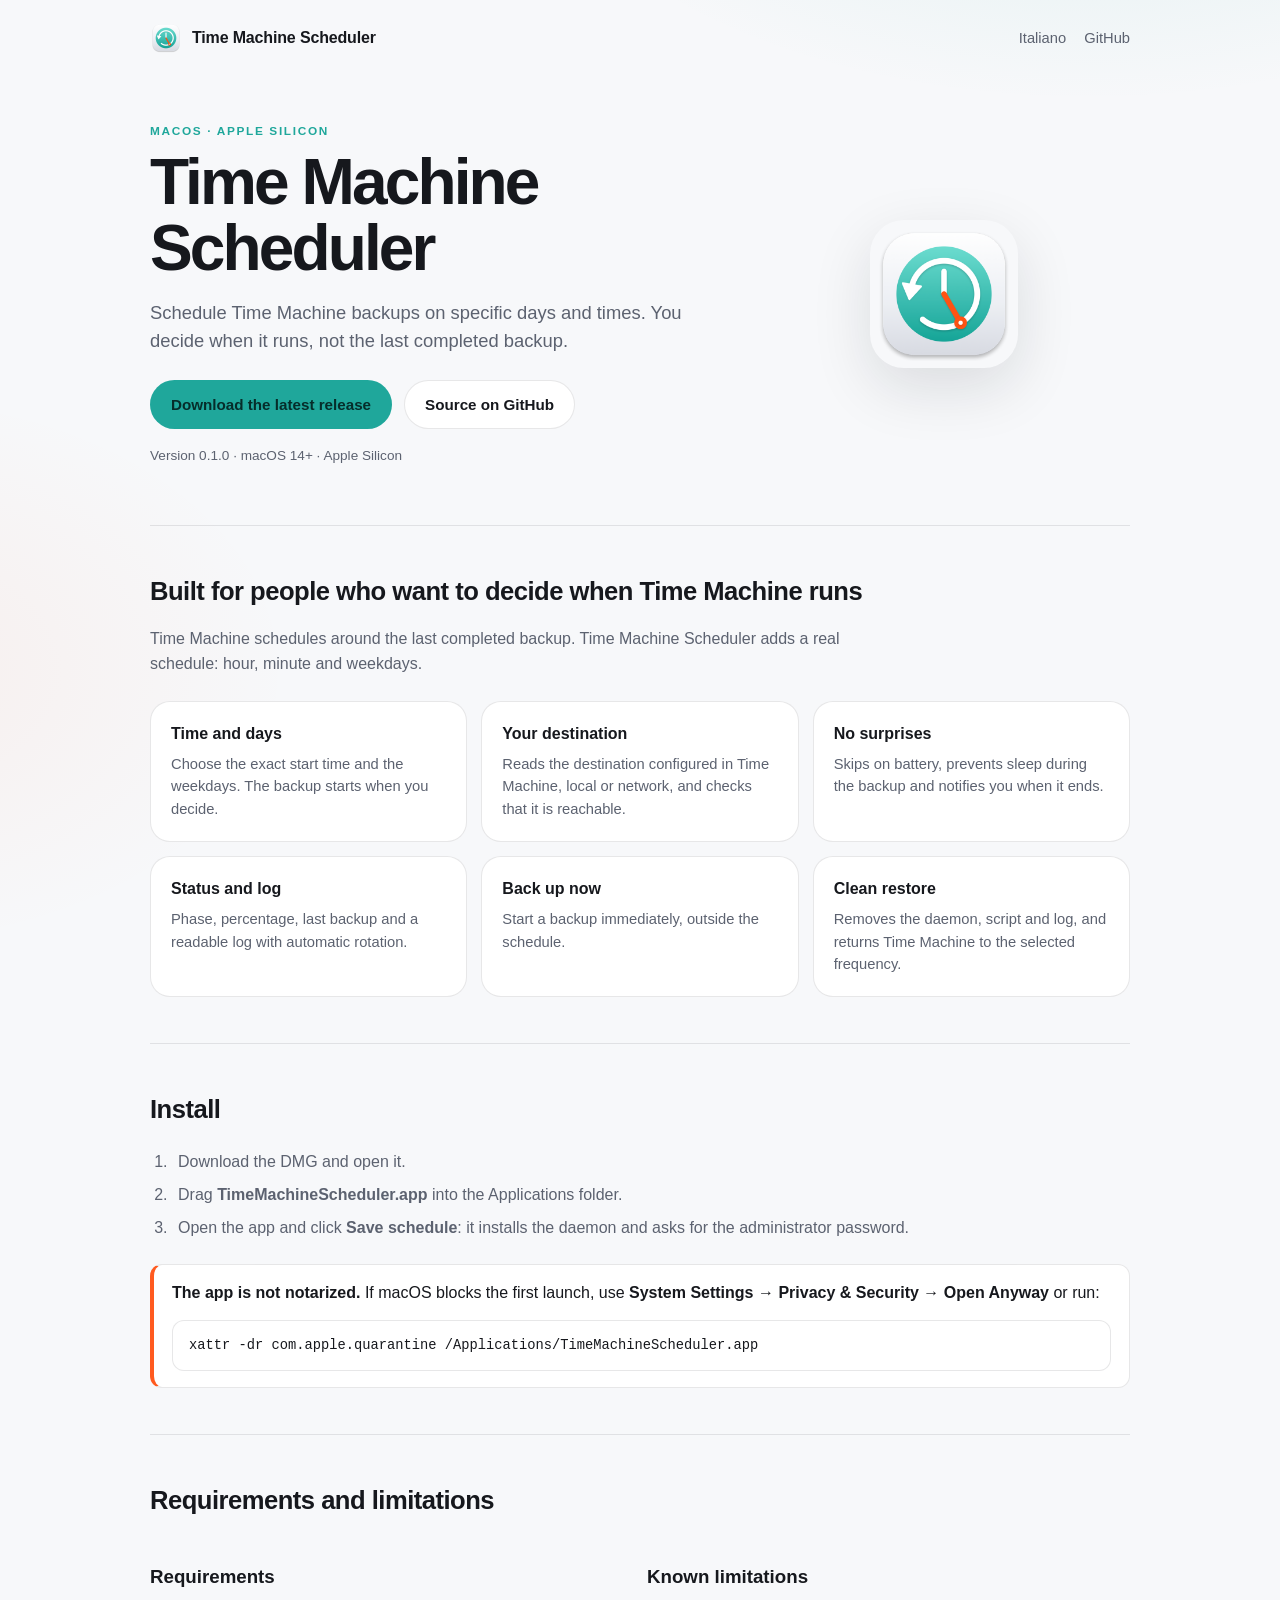
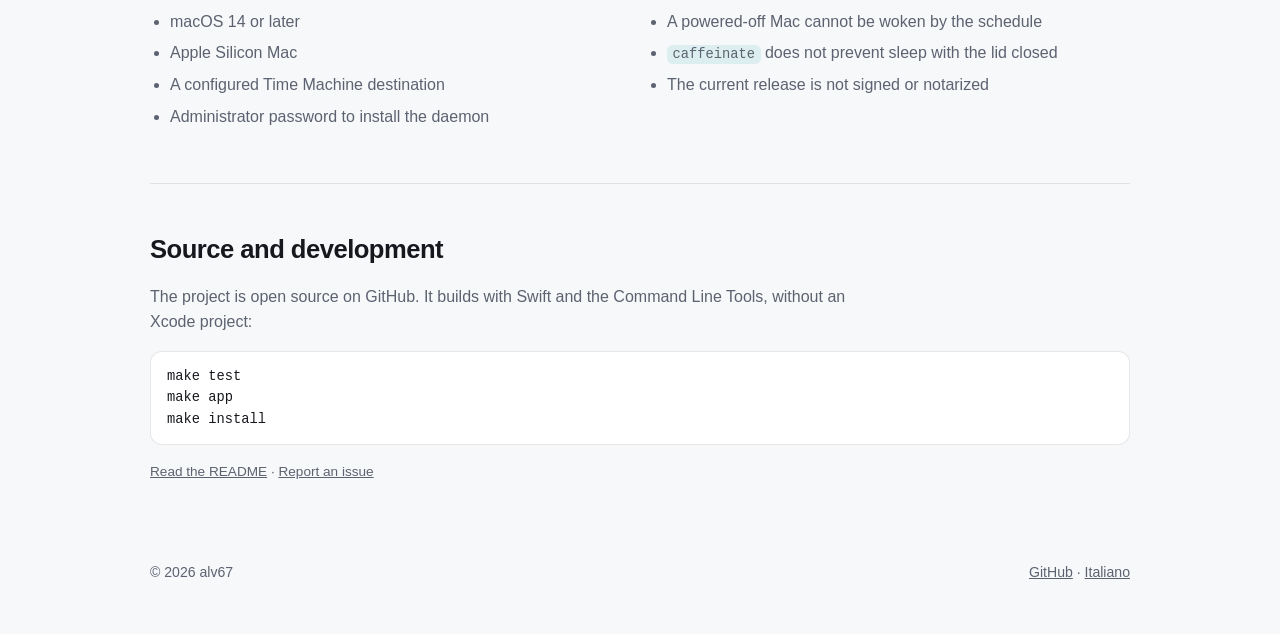
==== docs/en/index.html @ a5ad010e "chore(release): prepara la 0.1.0 per Apple Silicon - versione 0.1.0 e build solo arm64 - DMG con Leg" ====
<!doctype html>
<html lang="en">
<head>
  <meta charset="utf-8">
  <meta name="viewport" content="width=device-width, initial-scale=1">
  <title>Time Machine Scheduler — schedule Time Machine backups</title>
  <meta name="description" content="A macOS app to schedule Time Machine backups on specific days and times. Apple Silicon, macOS 14+.">
  <meta name="theme-color" content="#1fa79b">
  <meta property="og:type" content="website">
  <meta property="og:title" content="Time Machine Scheduler">
  <meta property="og:description" content="Schedule Time Machine backups on specific days and times.">
  <meta property="og:image" content="../assets/icon.png">
  <link rel="icon" href="../assets/icon.png">
  <link rel="alternate" hreflang="it" href="../index.html">
  <link rel="stylesheet" href="../assets/style.css">
</head>
<body>
  <div class="container">
    <header class="site-header">
      <a class="brand" href="index.html">
        <img src="../assets/icon.png" alt="">
        Time Machine Scheduler
      </a>
      <nav class="nav" aria-label="Navigation">
        <a href="../index.html" lang="it" hreflang="it">Italiano</a>
        <a href="https://github.com/alv67/time-machine-scheduler">GitHub</a>
      </nav>
    </header>

    <main>
      <section class="hero">
        <div>
          <p class="eyebrow">macOS · Apple Silicon</p>
          <h1>Time Machine Scheduler</h1>
          <p class="lead">
            Schedule Time Machine backups on specific days and times.
            You decide when it runs, not the last completed backup.
          </p>
          <div class="actions">
            <a class="button primary" href="https://github.com/alv67/time-machine-scheduler/releases/latest">
              Download the latest release
            </a>
            <a class="button" href="https://github.com/alv67/time-machine-scheduler">
              Source on GitHub
            </a>
          </div>
          <p class="meta">Version 0.1.0 · macOS 14+ · Apple Silicon</p>
        </div>
        <div class="hero-visual">
          <img class="app-icon" src="../assets/icon.png" alt="Time Machine Scheduler icon" width="148" height="148">
        </div>
      </section>

      <section class="section">
        <h2>Built for people who want to decide when Time Machine runs</h2>
        <p>
          Time Machine schedules around the last completed backup. Time Machine Scheduler
          adds a real schedule: hour, minute and weekdays.
        </p>
        <div class="features">
          <article class="card">
            <h3>Time and days</h3>
            <p>Choose the exact start time and the weekdays. The backup starts when you decide.</p>
          </article>
          <article class="card">
            <h3>Your destination</h3>
            <p>Reads the destination configured in Time Machine, local or network, and checks that it is reachable.</p>
          </article>
          <article class="card">
            <h3>No surprises</h3>
            <p>Skips on battery, prevents sleep during the backup and notifies you when it ends.</p>
          </article>
          <article class="card">
            <h3>Status and log</h3>
            <p>Phase, percentage, last backup and a readable log with automatic rotation.</p>
          </article>
          <article class="card">
            <h3>Back up now</h3>
            <p>Start a backup immediately, outside the schedule.</p>
          </article>
          <article class="card">
            <h3>Clean restore</h3>
            <p>Removes the daemon, script and log, and returns Time Machine to the selected frequency.</p>
          </article>
        </div>
      </section>

      <section class="section" id="install">
        <h2>Install</h2>
        <ol class="steps">
          <li>Download the DMG and open it.</li>
          <li>Drag <strong>TimeMachineScheduler.app</strong> into the Applications folder.</li>
          <li>Open the app and click <strong>Save schedule</strong>: it installs the daemon and asks for the administrator password.</li>
        </ol>
        <div class="notice">
          <strong>The app is not notarized.</strong>
          If macOS blocks the first launch, use
          <strong>System Settings → Privacy &amp; Security → Open Anyway</strong>
          or run:
          <pre><code>xattr -dr com.apple.quarantine /Applications/TimeMachineScheduler.app</code></pre>
        </div>
      </section>

      <section class="section">
        <h2>Requirements and limitations</h2>
        <div class="grid-2">
          <div>
            <h3>Requirements</h3>
            <ul>
              <li>macOS 14 or later</li>
              <li>Apple Silicon Mac</li>
              <li>A configured Time Machine destination</li>
              <li>Administrator password to install the daemon</li>
            </ul>
          </div>
          <div>
            <h3>Known limitations</h3>
            <ul>
              <li>A powered-off Mac cannot be woken by the schedule</li>
              <li><code>caffeinate</code> does not prevent sleep with the lid closed</li>
              <li>The current release is not signed or notarized</li>
            </ul>
          </div>
        </div>
      </section>

      <section class="section">
        <h2>Source and development</h2>
        <p>
          The project is open source on GitHub. It builds with Swift and the Command Line
          Tools, without an Xcode project:
        </p>
        <pre><code>make test
make app
make install</code></pre>
        <p class="meta">
          <a href="https://github.com/alv67/time-machine-scheduler#readme">Read the README</a>
          · <a href="https://github.com/alv67/time-machine-scheduler/issues">Report an issue</a>
        </p>
      </section>
    </main>

    <footer>
      <span>© 2026 alv67</span>
      <span>
        <a href="https://github.com/alv67/time-machine-scheduler">GitHub</a>
        · <a href="../index.html" lang="it" hreflang="it">Italiano</a>
      </span>
    </footer>
  </div>
</body>
</html>
---- docs/assets/style.css ----
:root {
  color-scheme: light dark;
  --bg: #f7f8fa;
  --panel: #ffffff;
  --text: #16181d;
  --muted: #5c6270;
  --border: rgba(20, 24, 35, 0.10);
  --teal: #1fa79b;
  --teal-soft: rgba(31, 167, 155, 0.12);
  --orange: #ff5a1f;
  --shadow: 0 20px 60px rgba(20, 24, 35, 0.12);
}

@media (prefers-color-scheme: dark) {
  :root {
    --bg: #0d0f14;
    --panel: #151921;
    --text: #f2f5f8;
    --muted: #a5adbb;
    --border: rgba(255, 255, 255, 0.10);
    --teal: #4fd1c5;
    --teal-soft: rgba(79, 209, 197, 0.14);
    --orange: #ff6a33;
    --shadow: 0 24px 70px rgba(0, 0, 0, 0.45);
  }
}

* {
  box-sizing: border-box;
}

html {
  scroll-behavior: smooth;
}

body {
  margin: 0;
  font-family: -apple-system, BlinkMacSystemFont, "SF Pro Text", "Helvetica Neue", Arial, sans-serif;
  background:
    radial-gradient(900px 500px at 85% -10%, var(--teal-soft), transparent 65%),
    radial-gradient(600px 400px at -10% 30%, rgba(255, 90, 31, 0.06), transparent 70%),
    var(--bg);
  color: var(--text);
  line-height: 1.55;
  -webkit-font-smoothing: antialiased;
}

a {
  color: inherit;
}

.container {
  width: min(100% - 40px, 980px);
  margin: 0 auto;
}

.site-header {
  display: flex;
  align-items: center;
  justify-content: space-between;
  gap: 20px;
  padding: 22px 0;
}

.brand {
  display: inline-flex;
  align-items: center;
  gap: 10px;
  font-weight: 700;
  text-decoration: none;
  letter-spacing: -0.01em;
}

.brand img {
  width: 32px;
  height: 32px;
  border-radius: 8px;
}

.nav {
  display: flex;
  align-items: center;
  gap: 18px;
  font-size: 0.92rem;
}

.nav a {
  color: var(--muted);
  text-decoration: none;
}

.nav a:hover {
  color: var(--text);
}

.hero {
  display: grid;
  grid-template-columns: 1.2fr 0.8fr;
  gap: 48px;
  align-items: center;
  padding: 46px 0 58px;
}

.hero-visual {
  display: flex;
  justify-content: center;
}

.app-icon {
  width: 148px;
  height: 148px;
  border-radius: 34px;
  box-shadow: var(--shadow);
}

.eyebrow {
  margin: 0 0 10px;
  color: var(--teal);
  font-size: 0.74rem;
  font-weight: 700;
  letter-spacing: 0.14em;
  text-transform: uppercase;
}

h1 {
  margin: 0 0 18px;
  font-size: clamp(2.3rem, 5vw, 4rem);
  line-height: 1.02;
  letter-spacing: -0.045em;
}

.lead {
  max-width: 580px;
  margin: 0 0 24px;
  color: var(--muted);
  font-size: 1.15rem;
}

.actions {
  display: flex;
  flex-wrap: wrap;
  gap: 12px;
}

.button {
  display: inline-flex;
  align-items: center;
  justify-content: center;
  gap: 8px;
  padding: 12px 20px;
  border: 1px solid var(--border);
  border-radius: 999px;
  background: var(--panel);
  color: var(--text);
  font-size: 0.95rem;
  font-weight: 650;
  text-decoration: none;
  transition: transform 0.15s ease, background 0.15s ease;
}

.button:hover {
  transform: translateY(-1px);
}

.button.primary {
  background: var(--teal);
  border-color: transparent;
  color: #062d2a;
}

.button.primary:hover {
  background: #35c3b6;
}

.meta {
  margin: 16px 0 0;
  color: var(--muted);
  font-size: 0.85rem;
}

.section {
  padding: 46px 0;
  border-top: 1px solid var(--border);
}

.section h2 {
  margin: 0 0 10px;
  font-size: 1.6rem;
  letter-spacing: -0.02em;
}

.section > p {
  max-width: 700px;
  color: var(--muted);
}

.features {
  display: grid;
  grid-template-columns: repeat(3, 1fr);
  gap: 14px;
  margin-top: 24px;
}

.card {
  padding: 20px;
  border: 1px solid var(--border);
  border-radius: 20px;
  background: var(--panel);
}

.card h3 {
  margin: 0 0 6px;
  font-size: 1rem;
}

.card p {
  margin: 0;
  color: var(--muted);
  font-size: 0.92rem;
}

.steps {
  margin: 20px 0 0;
  padding-left: 22px;
  color: var(--muted);
}

.steps li {
  margin: 8px 0;
  padding-left: 6px;
}

.notice {
  margin-top: 24px;
  padding: 16px 18px;
  border: 1px solid var(--border);
  border-left: 4px solid var(--orange);
  border-radius: 12px;
  background: var(--panel);
}

.notice strong {
  color: var(--text);
}

code {
  padding: 0.15em 0.4em;
  border-radius: 6px;
  background: var(--teal-soft);
  font-family: ui-monospace, SFMono-Regular, Menlo, monospace;
  font-size: 0.86em;
}

pre {
  overflow: auto;
  margin: 14px 0 0;
  padding: 14px 16px;
  border: 1px solid var(--border);
  border-radius: 12px;
  background: var(--panel);
}

pre code {
  padding: 0;
  background: none;
}

.grid-2 {
  display: grid;
  grid-template-columns: repeat(2, 1fr);
  gap: 14px;
  margin-top: 22px;
}

.grid-2 ul {
  margin: 0;
  padding-left: 20px;
  color: var(--muted);
}

.grid-2 li {
  margin: 7px 0;
}

footer {
  display: flex;
  flex-wrap: wrap;
  justify-content: space-between;
  gap: 18px;
  padding: 34px 0 50px;
  color: var(--muted);
  font-size: 0.88rem;
}

footer a {
  color: var(--muted);
}

footer a:hover {
  color: var(--text);
}

@media (max-width: 800px) {
  .hero {
    grid-template-columns: 1fr;
    gap: 28px;
    padding-top: 24px;
  }

  .hero-visual {
    justify-content: flex-start;
  }

  .app-icon {
    width: 104px;
    height: 104px;
    border-radius: 26px;
  }

  .features,
  .grid-2 {
    grid-template-columns: 1fr;
  }
}
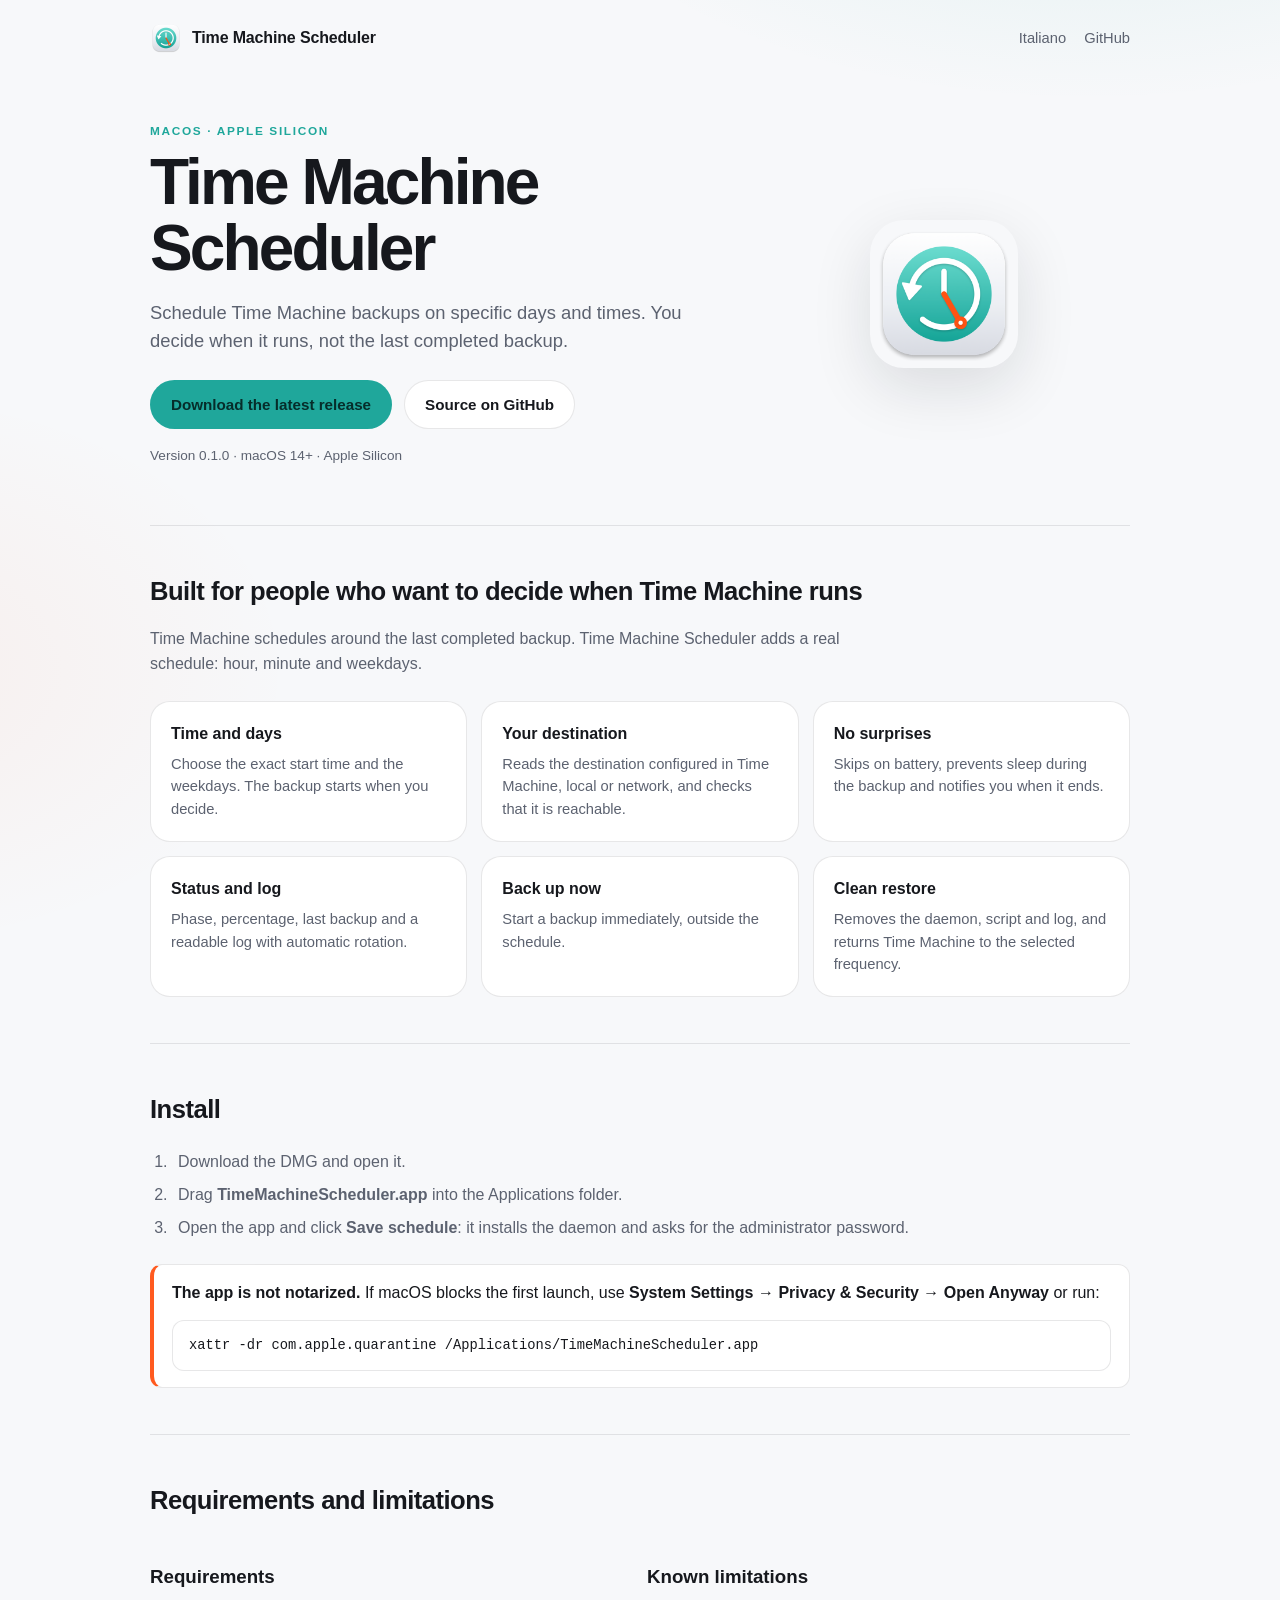
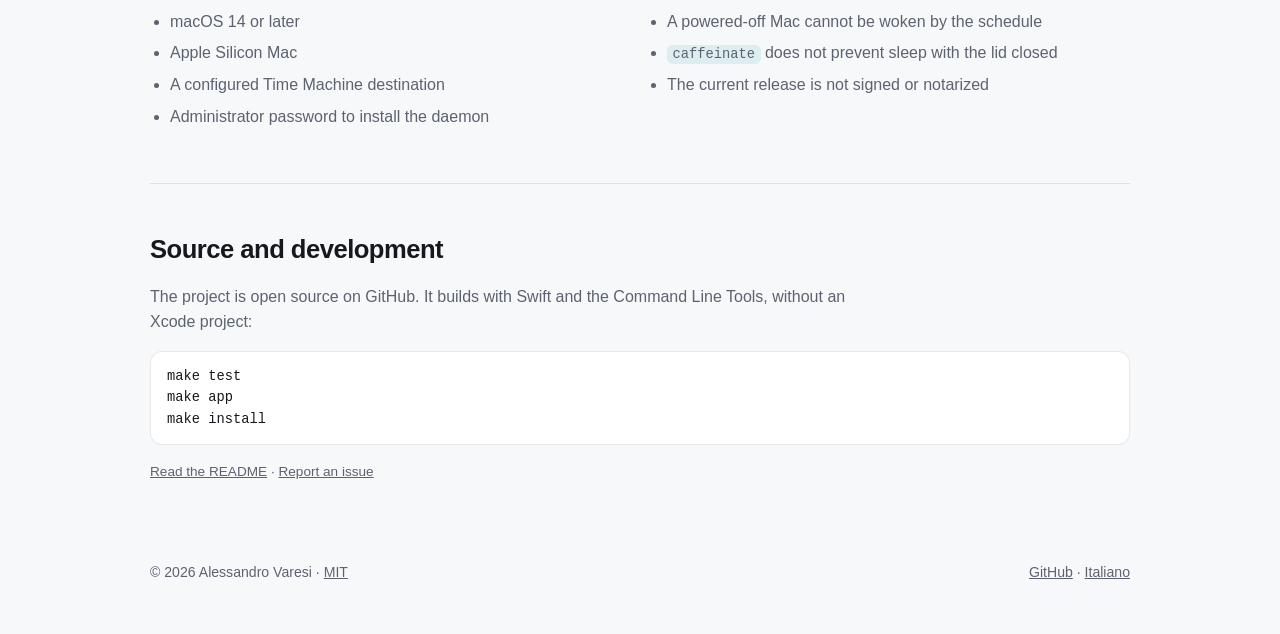
==== commit 4746df37: "chore: autore Alessandro Varesi e licenza MIT - copyright aggiornato in app, About, README e sito - " ====
--- a/docs/en/index.html
+++ b/docs/en/index.html
@@ -141,7 +141,7 @@
     </main>
 
     <footer>
-      <span>© 2026 alv67</span>
+      <span>© 2026 Alessandro Varesi · <a href="https://github.com/alv67/time-machine-scheduler/blob/main/LICENSE">MIT</a></span>
       <span>
         <a href="https://github.com/alv67/time-machine-scheduler">GitHub</a>
         · <a href="../index.html" lang="it" hreflang="it">Italiano</a>
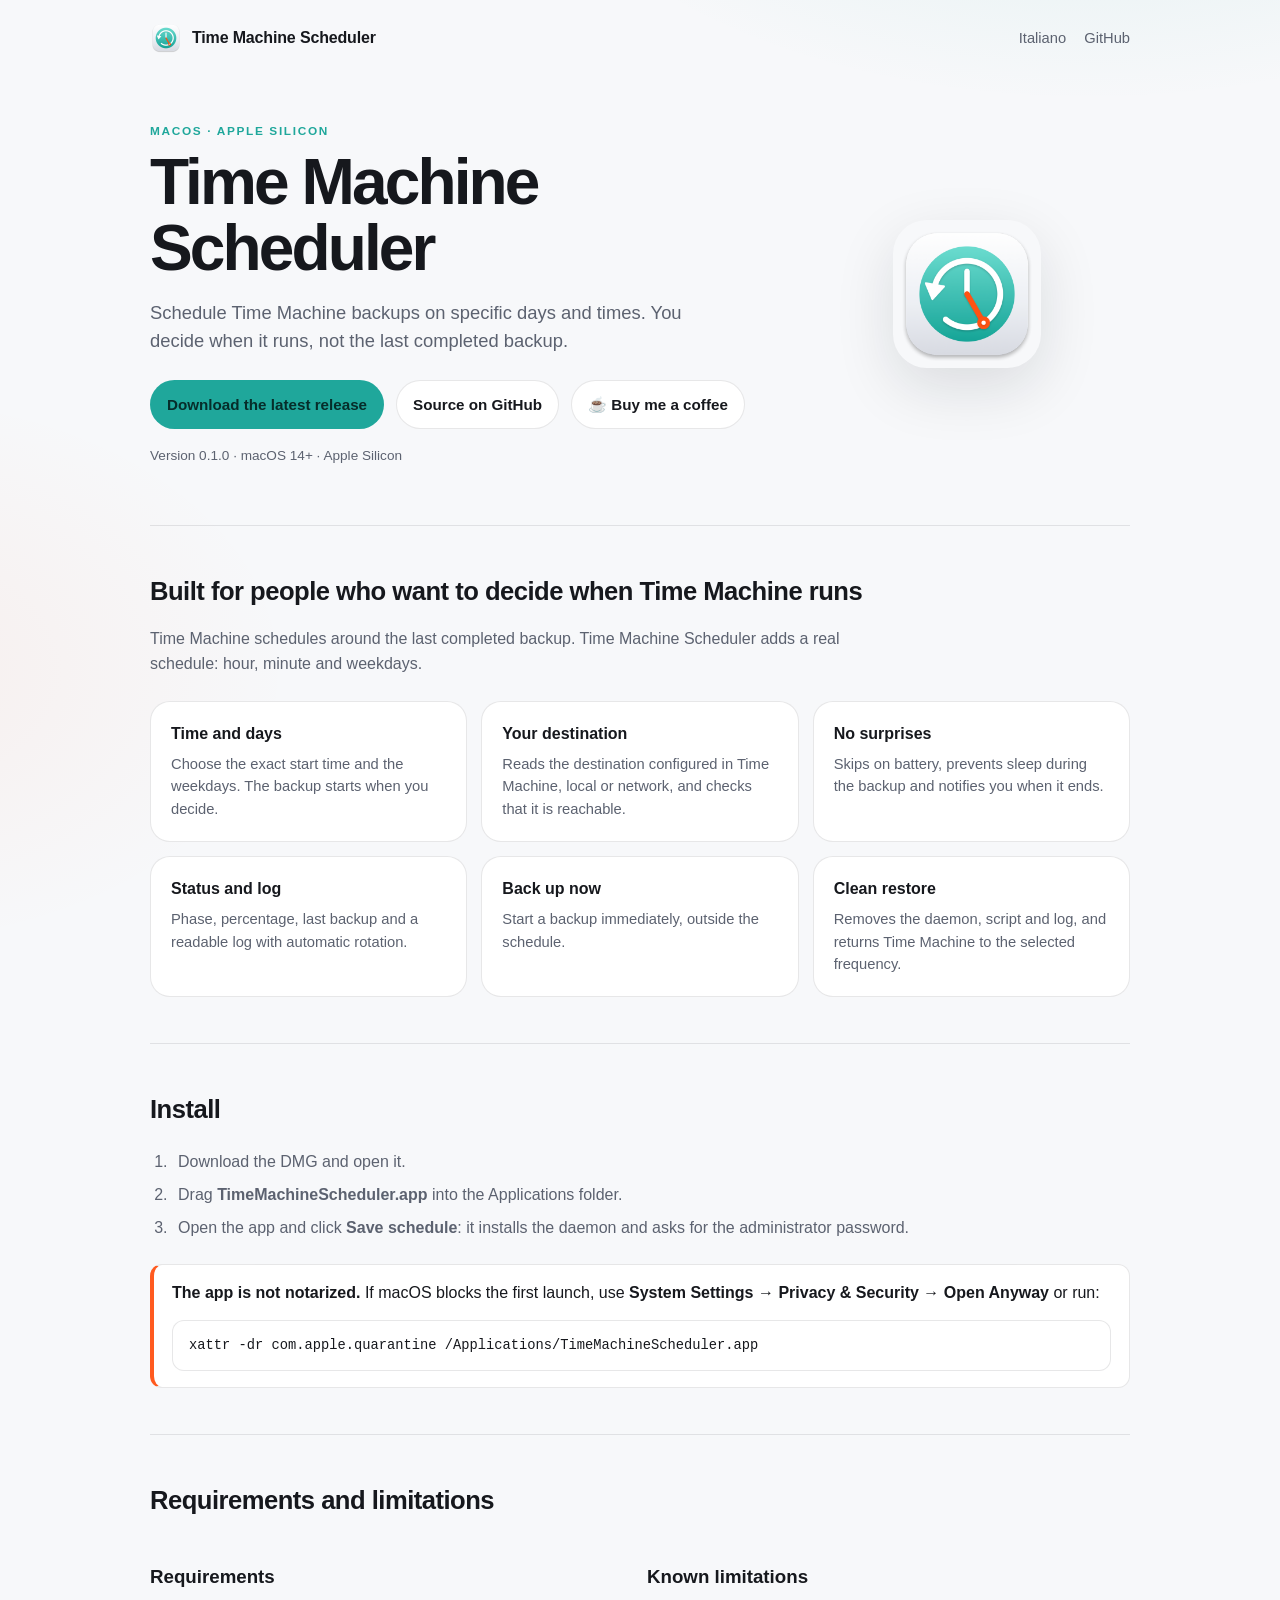
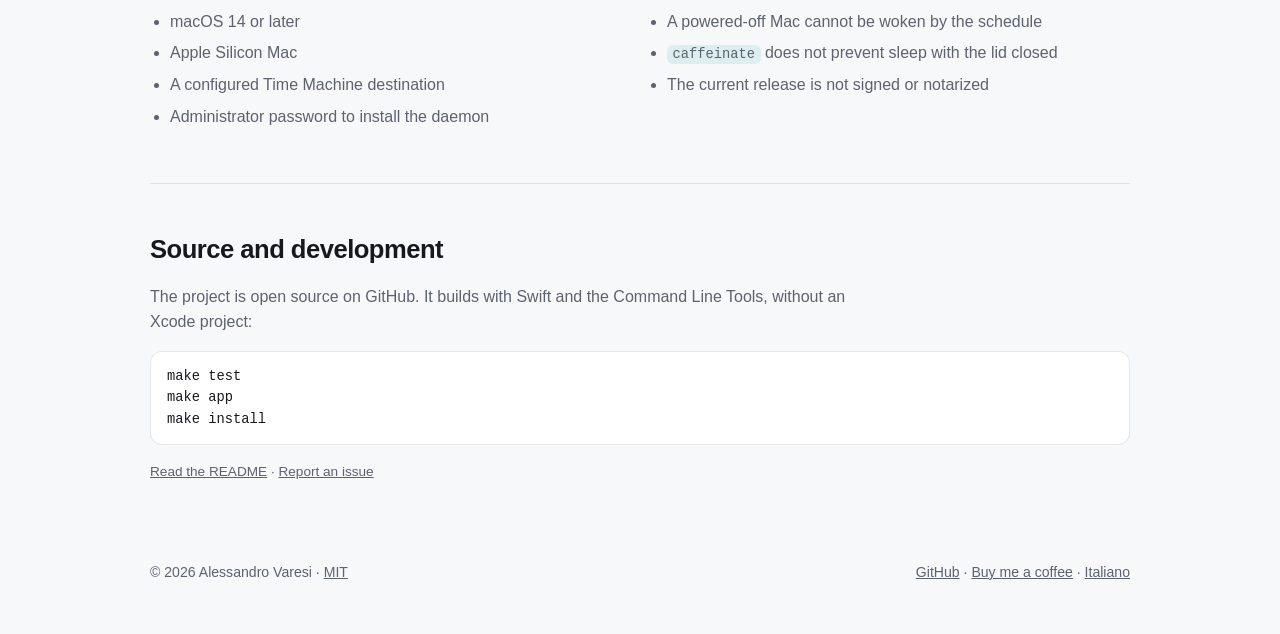
==== commit 83b128fe: "docs: pulsante Buy Me a Coffee su README e sito; template issue e triage" ====
--- a/docs/en/index.html
+++ b/docs/en/index.html
@@ -42,6 +42,9 @@
             </a>
             <a class="button" href="https://github.com/alv67/time-machine-scheduler">
               Source on GitHub
+            </a>
+            <a class="button" href="https://buymeacoffee.com/alv67">
+              ☕ Buy me a coffee
             </a>
           </div>
           <p class="meta">Version 0.1.0 · macOS 14+ · Apple Silicon</p>
@@ -144,6 +147,7 @@
       <span>© 2026 Alessandro Varesi · <a href="https://github.com/alv67/time-machine-scheduler/blob/main/LICENSE">MIT</a></span>
       <span>
         <a href="https://github.com/alv67/time-machine-scheduler">GitHub</a>
+        · <a href="https://buymeacoffee.com/alv67">Buy me a coffee</a>
         · <a href="../index.html" lang="it" hreflang="it">Italiano</a>
       </span>
     </footer>
--- a/docs/assets/style.css
+++ b/docs/assets/style.css
@@ -95,7 +95,7 @@
 
 .hero {
   display: grid;
-  grid-template-columns: 1.2fr 0.8fr;
+  grid-template-columns: 1.3fr 0.7fr;
   gap: 48px;
   align-items: center;
   padding: 46px 0 58px;
@@ -139,6 +139,7 @@
 .actions {
   display: flex;
   flex-wrap: wrap;
+  align-items: center;
   gap: 12px;
 }
 
@@ -147,7 +148,7 @@
   align-items: center;
   justify-content: center;
   gap: 8px;
-  padding: 12px 20px;
+  padding: 12px 16px;
   border: 1px solid var(--border);
   border-radius: 999px;
   background: var(--panel);
